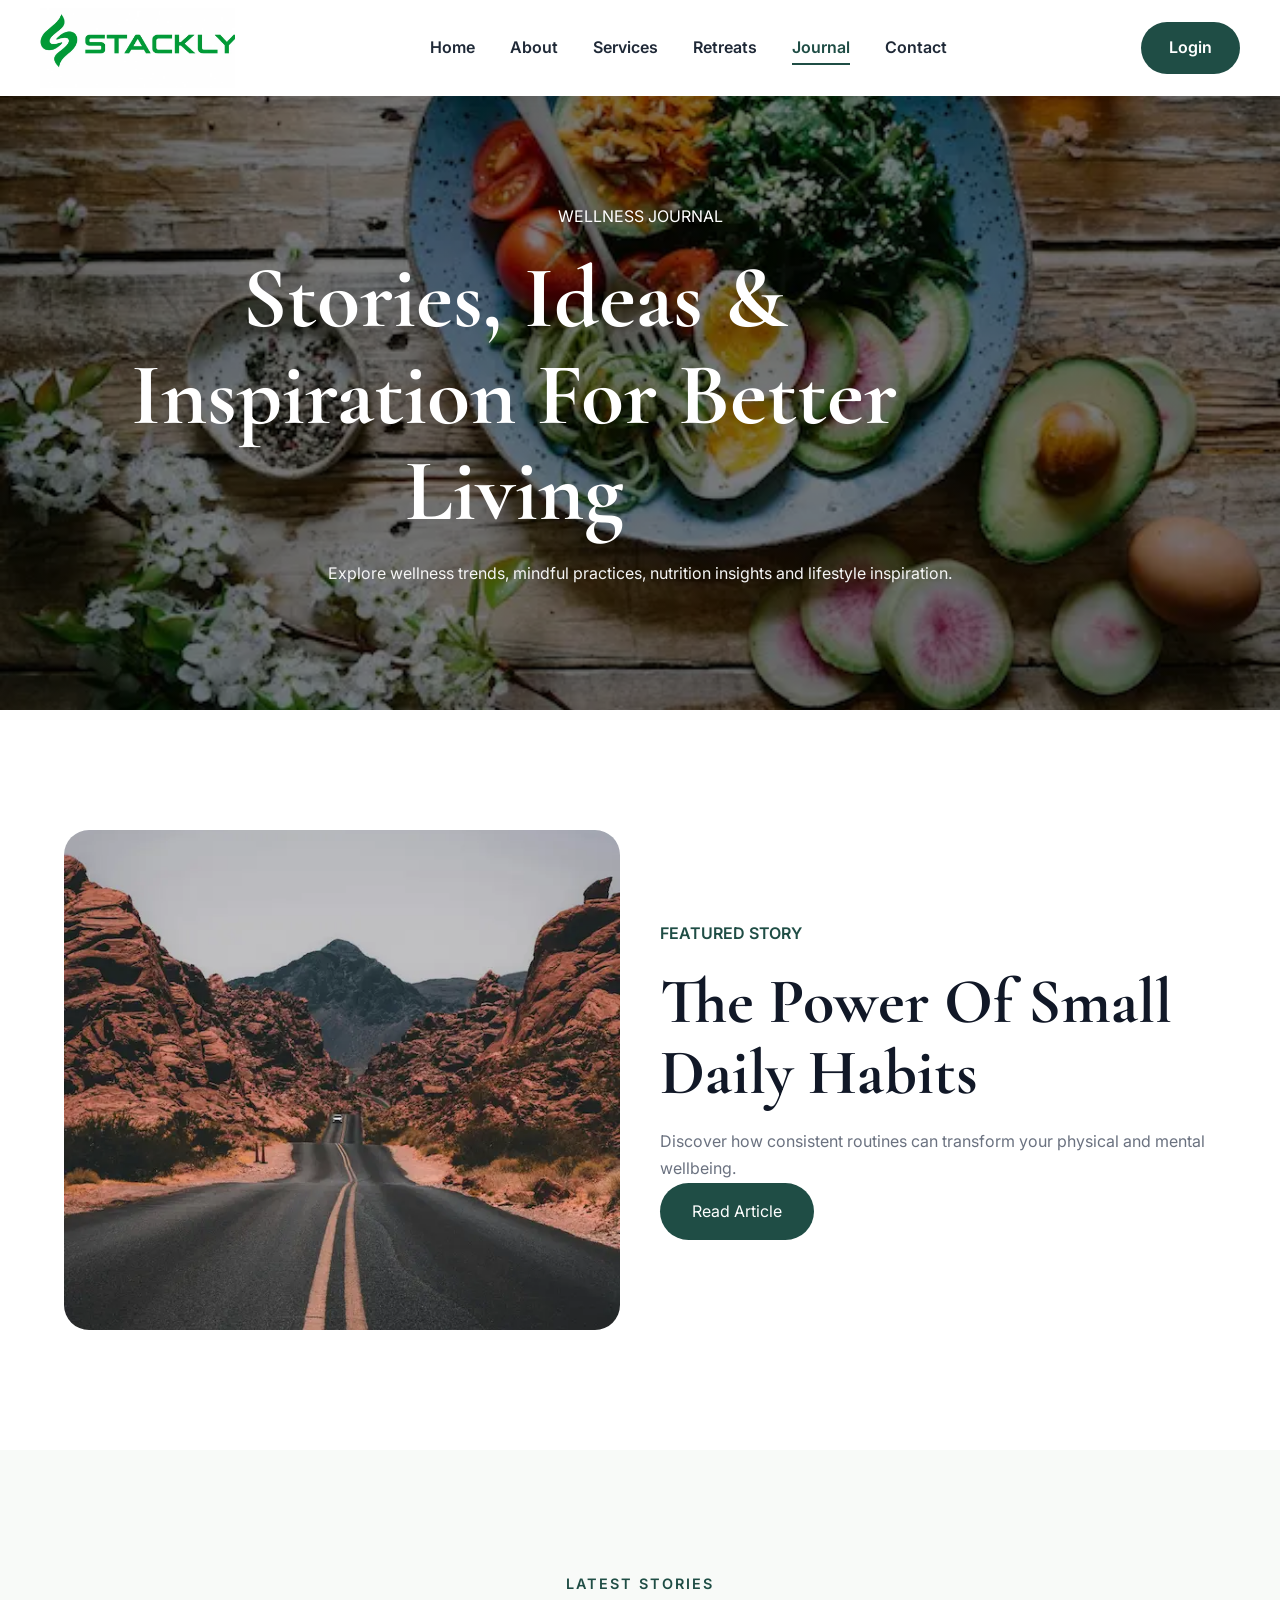
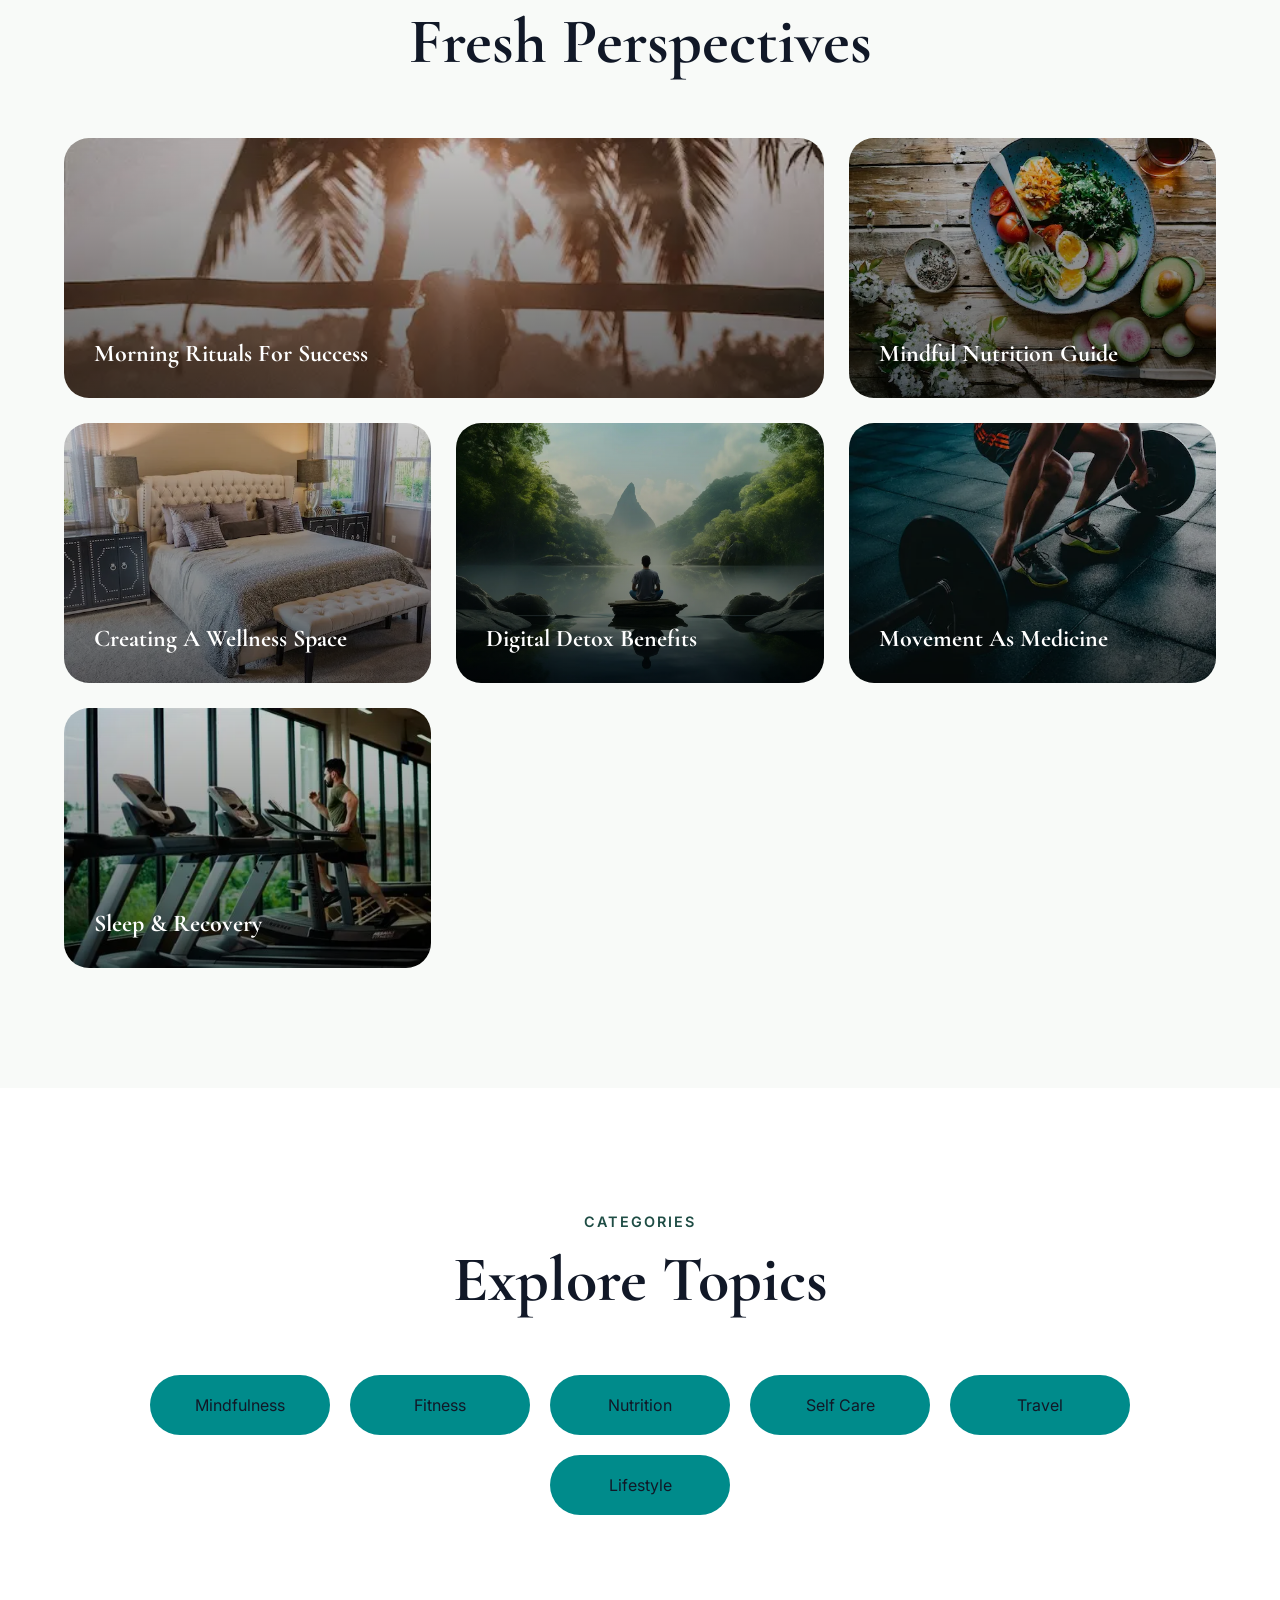
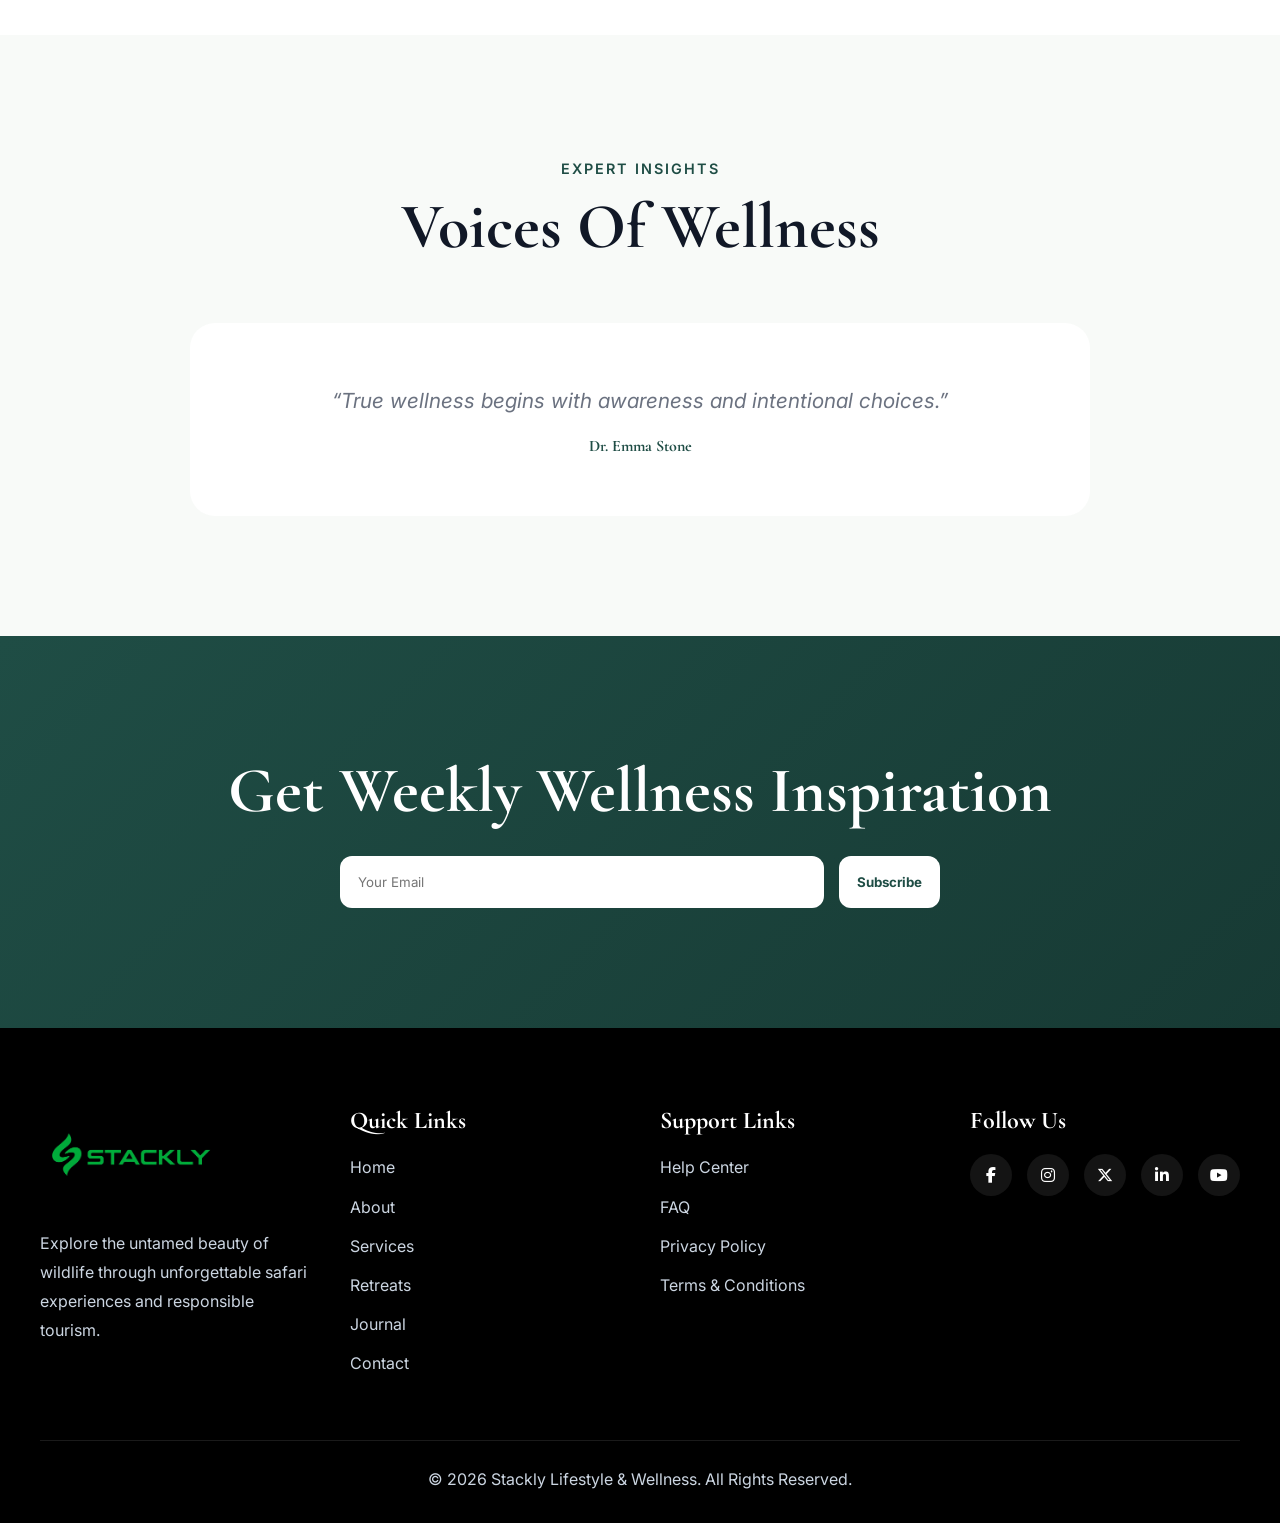
==== journal.html @ d0791c45 "first commit" ====
<!DOCTYPE html>
<html lang="en">

<head>

    <meta charset="UTF-8">

    <meta name="viewport"
          content="width=device-width, initial-scale=1.0">

    <title>
        Stackly | Lifestyle & Wellness
    </title>

    <!-- CSS -->

    <link rel="stylesheet"
          href="css/global.css">

    <link rel="stylesheet"
          href="css/journal.css">

   <link rel="stylesheet"
href="https://cdnjs.cloudflare.com/ajax/libs/font-awesome/6.5.2/css/all.min.css">

    <!-- Google Fonts -->

    <link href="https://fonts.googleapis.com/css2?family=Inter:wght@300;400;500;600;700&family=Cormorant+Garamond:wght@400;500;600;700&display=swap"
          rel="stylesheet">

</head>

<body>

    <!-- =========================
         PREMIUM LOADER
    ========================= -->

    <div id="loader">

        <div class="loader-wrapper">

            <h1 class="loader-logo">
                STACKLY
            </h1>

            <div class="loader-line">
                <span></span>
            </div>

            <p class="loader-text">
                Curating Wellness Experiences
            </p>

        </div>

    </div>

    <!-- =========================
         HEADER
    ========================= -->

    <header class="header"
            id="header">

        <div class="container header-container">
              <a href="index.html" class="logo">

    <img
        src="images/green-logo.webp"
        alt="Stackly Logo"
        class="logo-image"
    >

</a>
            <nav class="navbar"
                 id="navbar">

                <ul class="nav-links">

                    <li>
                        <a href="index.html"
                           >
                            Home
                        </a>
                    </li>

                    <li>
                        <a href="profile.html">
                            About
                        </a>
                    </li>

                    <li>
                        <a href="services.html">
                            Services
                        </a>
                    </li>

                    <li>
                        <a href="retreats.html">
                            Retreats
                        </a>
                    </li>

                    <li>
                        <a href="journal.html" class="active">
                            Journal
                        </a>
                    </li>

                    <li>
                        <a href="contact.html">
                            Contact
                        </a>
                    </li>

                    <li class="mobile-login">
                        <a href="login.html">
                            Login
                        </a>
                    </li>

                </ul>

            </nav>

            <div class="header-right">

                <a href="login.html"
                   class="login-btn">

                    Login

                </a>

                <button class="hamburger"
                        id="hamburger">

                    <span></span>
                    <span></span>
                    <span></span>

                </button>

            </div>

        </div>

    </header>

    <main>

    <!-- Editorial Hero -->

    <section class="journal-hero">

        <div class="container">

            <span>WELLNESS JOURNAL</span>

            <h1>
                Stories, Ideas &
                Inspiration For Better Living
            </h1>

            <p>
                Explore wellness trends, mindful practices,
                nutrition insights and lifestyle inspiration.
            </p>

        </div>

    </section>

    <!-- Featured Article -->

    <section class="featured-article reveal">

        <div class="container">

            <div class="featured-grid">

                <div class="featured-image">

                    <img src="images/futureimg.webp"
                    alt="Featured Story">

                </div>

                <div class="featured-content">

                    <span>FEATURED STORY</span>

                    <h2>
                        The Power Of Small Daily Habits
                    </h2>

                    <p>
                        Discover how consistent routines
                        can transform your physical and
                        mental wellbeing.
                    </p>

                    <a href="404.html"
                       class="btn-primary">

                        Read Article

                    </a>

                </div>

            </div>

        </div>

    </section>

    <!-- Journal Grid -->

    <section class="journal-grid-section reveal">

        <div class="section-header">

            <span>LATEST STORIES</span>

            <h2>Fresh Perspectives</h2>

        </div>

        <div class="journal-grid">

            <article class="journal-card">
                <h3>Morning Rituals For Success</h3>
            </article>

            <article class="journal-card">
                <h3>Mindful Nutrition Guide</h3>
            </article>

            <article class="journal-card">
                <h3>Creating A Wellness Space</h3>
            </article>

            <article class="journal-card">
                <h3>Digital Detox Benefits</h3>
            </article>

            <article class="journal-card">
                <h3>Movement As Medicine</h3>
            </article>

            <article class="journal-card">
                <h3>Sleep & Recovery</h3>
            </article>

        </div>

    </section>

    <!-- Categories -->

    <section class="categories reveal">

        <div class="section-header">

            <span>CATEGORIES</span>

            <h2>Explore Topics</h2>

        </div>

        <div class="category-list">

            <div class="category">Mindfulness</div>
            <div class="category">Fitness</div>
            <div class="category">Nutrition</div>
            <div class="category">Self Care</div>
            <div class="category">Travel</div>
            <div class="category">Lifestyle</div>

        </div>

    </section>

    <!-- Expert Insights -->

    <section class="insights reveal">

        <div class="section-header">

            <span>EXPERT INSIGHTS</span>

            <h2>Voices Of Wellness</h2>

        </div>

        <div class="insight-slider">

            <div class="insight-slide active">

                <p>
                    “True wellness begins with awareness
                    and intentional choices.”
                </p>

                <h4>Dr. Emma Stone</h4>

            </div>

            <div class="insight-slide">

                <p>
                    “Small improvements every day create
                    lasting transformation.”
                </p>

                <h4>James Carter</h4>

            </div>

        </div>

    </section>

    <!-- CTA -->

    <section class="journal-cta">

        <div class="container">

            <h2>
                Get Weekly Wellness Inspiration
            </h2>

            <form class="journal-form">

                <input
                    type="email"
                    placeholder="Your Email">

                <button type="submit">

                    Subscribe

                </button>

            </form>

        </div>

    </section>

</main>


    <!-- ==================================
         FOOTER
    =================================== -->

    
<footer class="footer">

    <div class="container">

        <div class="footer-grid">

            <!-- Column 1 -->

            <!-- Column 1 -->
<div class="footer-column">

    <a href="index.html" class="footer-logo">
        <img src="images/blck-green-logo.webp" alt="Stackly Logo">
    </a>

                <p>
                    Explore the untamed beauty of wildlife through
                    unforgettable safari experiences and responsible tourism.
                </p>

            </div>

            <!-- Column 2 -->

            <div class="footer-column">

                <h3>
                    Quick Links
                </h3>

                <ul>

                    <li><a href="index.html">Home</a></li>

                    <li><a href="profile.html">About</a></li>
                     <li><a href="services.html">Services</a></li>
                    <li><a href="retreats.html">Retreats</a></li>

                    <li><a href="journal.html">Journal</a></li>

                    <li><a href="contact.html">Contact</a></li>

                </ul>

            </div>

            <!-- Column 3 -->

            <div class="footer-column">

               <h3>Support Links</h3>

<ul>

    <li>

        <a href="404.html">

            Help Center

        </a>

    </li>

    <li>

        <a href="404.html">

            FAQ

        </a>

    </li>

    <li>

        <a href="404.html">

            Privacy Policy

        </a>

    </li>

    <li>

        <a href="404.html">

            Terms & Conditions

        </a>

    </li>

</ul>
            </div>

            <!-- Column 4 -->
        <div class="footer-column">

    <h3>Follow Us</h3>

    <div class="social-icons">

        <a href="404.html" aria-label="Facebook">
            <i class="fab fa-facebook-f"></i>
        </a>

        <a href="404.html" aria-label="Instagram">
            <i class="fab fa-instagram"></i>
        </a>

        <a href="404.html" aria-label="Twitter">
            <i class="fab fa-x-twitter"></i>
        </a>

        <a href="404.html" aria-label="LinkedIn">
            <i class="fab fa-linkedin-in"></i>
        </a>

        <a href="404.html" aria-label="YouTube">
            <i class="fab fa-youtube"></i>
        </a>

    </div>

</div>




        </div>

        <div class="footer-bottom">

              <p>
                © 2026 Stackly Lifestyle & Wellness.
                All Rights Reserved.
            </p>

        </div>

    </div>

</footer>


    <!-- JS -->
    <Script src="js/journal.js"></Script>
    <script src="js/script.js"></script>

</body>
</html>
---- css/global.css ----
/* ==========================================
   GOOGLE FONTS
========================================== */
@import url('https://fonts.googleapis.com/css2?family=Inter:wght@300;400;500;600;700&family=Cormorant+Garamond:wght@400;500;600;700&display=swap');

/* ==========================================
   ROOT VARIABLES
========================================== */
:root{
    --primary:#1f4d45;
    --secondary:#d8c3a5;
    --dark:#111827;
    --light:#ffffff;
    --gray:#6b7280;
    --bg:#f8faf8;

    --heading-font:'Cormorant Garamond',serif;
    --body-font:'Inter',sans-serif;

    --transition:all .5s cubic-bezier(0.25,1,0.5,1);

    --shadow:0 10px 30px rgba(0,0,0,.08);

    --radius:16px;
}

/* ==========================================
   RESET
========================================== */
*{
    margin:0;
    padding:0;
    box-sizing:border-box;
}

html{
    scroll-behavior:smooth;
}

body{
    font-family:var(--body-font);
    background:var(--bg);
    color:var(--dark);
    overflow-x:hidden;
    line-height:1.7;
    padding-top:80px;
}

img{
    width:100%;
    display:block;
}

a{
    text-decoration:none;
}

ul{
    list-style:none;
}

button,
input,
textarea{
    border:none;
    outline:none;
    font-family:inherit;
}

section{
    padding:80px 20px;
}

.container{
    width:min(1200px,100%);
    margin:auto;
}

/* ==========================================
   TYPOGRAPHY
========================================== */
h1,h2,h3,h4,h5{
    font-family:var(--heading-font);
    line-height:1.1;
}

h1{
    font-size:clamp(2.5rem,7vw,5.5rem);
}

h2{
    font-size:clamp(2rem,5vw,4rem);
}

h3{
    font-size:1.5rem;
}

p{
    color:var(--gray);
}

.section-header{
    text-align:center;
    margin-bottom:60px;
}

.section-header span{
    color:var(--primary);
    font-size:.9rem;
    font-weight:600;
    letter-spacing:2px;
}

.section-header h2{
    margin-top:10px;
}

/* ==========================================
   LOADER
========================================== */
/* =========================
   PREMIUM LOADER
========================= */

#loader{
    position:fixed;
    inset:0;
    background:#0f172a;
    z-index:99999;

    display:flex;
    align-items:center;
    justify-content:center;

    transition:1s ease;
}

.loader-wrapper{
    text-align:center;
}

.loader-logo{
    color:white;
    font-size:4rem;
    letter-spacing:12px;
    font-weight:700;

    opacity:0;

    animation:logoFade 1.5s ease forwards;
}

.loader-text{
    color:rgba(255,255,255,.7);
    margin-top:20px;
    letter-spacing:3px;
    font-size:.85rem;
}

.loader-line{
    width:220px;
    height:2px;
    background:rgba(255,255,255,.15);
    margin:30px auto;
    overflow:hidden;
}

.loader-line span{
    display:block;
    width:100%;
    height:100%;
    background:white;

    transform:translateX(-100%);

    animation:loaderLine 2s
    cubic-bezier(0.25,1,0.5,1)
    infinite;
}

@keyframes logoFade{

    from{
        opacity:0;
        transform:translateY(30px);
    }

    to{
        opacity:1;
        transform:translateY(0);
    }

}

@keyframes loaderLine{

    from{
        transform:translateX(-100%);
    }

    to{
        transform:translateX(100%);
    }

}

/* ==========================================
   NAVBAR
========================================== */
/* =========================
   HEADER
========================= */
.header{
    position: fixed;
    top: 0;
    left: 0;
    width: 100%;


    z-index: 1000;

    padding: 8px 0;

    background:#ffffff;

    box-shadow: 0 2px 10px rgba(0,0,0,.08);

    transition: all 0.3s ease;
}

.header-container{
    display: flex;
    justify-content: space-between;
    align-items: center;
}

.logo{
    display: flex;
    align-items: center;
    height:80px;
    overflow: hidden;

}
.logo-image{
    display: block;
    height: 110px;   /* Increase logo size */
    width: auto;
    object-fit: contain;
    transition: var(--transition);
    transform: scale(1.15);
}
.logo:hover .logo-image{
    transform: scale(1.05);
}

/*=========================
    NAVBAR LINKS
=========================*/
.nav-links{
    display:flex;
    align-items:center;
    list-style:none;
    gap:35px;
    margin:0;
    padding:0;
}

.nav-links a{
    position:relative;
    color:#1f2937;
    font-weight:600;
    transition:.3s;
}

.nav-links a:hover{
    color:#1f4d45;
}

.nav-links a::after{

    content:"";

    position:absolute;

    left:50%;
    bottom:-8px;

    width:0;
    height:2px;

    background:#1f4d45;

    transform:translateX(-50%);

    transition:.3s;
}

.nav-links a:hover::after{
    width:100%;
}

.nav-links a.active{
    color:#1f4d45;
}

.nav-links a.active::after{
    width:100%;
}

/* ==========================================
   LOGIN BUTTON
========================================== */

.header-right{
    display:flex;
    align-items:center;
    gap:20px;
}

.login-btn{
    background:#1f4d45;
    color:#fff;

    padding:12px 28px;

    border-radius:30px;

    font-weight:600;

    transition:.3s;
}

.login-btn:hover{
    transform:translateY(-3px);
}


.header-right{
    display:flex;
    align-items:center;
    gap:20px;
}
/* ==========================================
   HAMBURGER
========================================== */

.hamburger{
    display:none;
    background:none;
    border:none;
    cursor:pointer;
}

.hamburger span{
    display:block;
    width:28px;
    height:3px;
    background:#111;
    margin:5px 0;
    transition:.3s;
}

.mobile-login{
    display:none;
}


/* ==========================================
   BUTTONS
========================================== */

.btn-primary{
    background:#1f4d45;
    color:#fff;
    padding:15px 32px;
    border-radius:30px;
    display:inline-block;
}

.btn-secondary{
    border:2px solid #1f4d45;
    color:#1f4d45;
    padding:15px 32px;
    border-radius:30px;
    display:inline-block;
}

/* ==========================================
   SCROLL ANIMATION
========================================== */
.reveal{
    opacity:0;
    transform:translateY(80px);
    transition:1s cubic-bezier(0.25,1,0.5,1);
}

.reveal.active{
    opacity:1;
    transform:translateY(0);
}

/* ==========================================
   FOOTER
========================================== */

.footer{
    background:black;
    color:#fff;
    padding:80px 0 30px;
}

.footer-grid{
    display:grid;
    grid-template-columns:repeat(auto-fit,minmax(220px,1fr));
    gap:40px;
}

.footer-logo img{
    width:180px;
    margin-bottom:20px;
}

.footer-column p{
    color:#cbd5e1;
    line-height:1.8;
}

.footer-column h3{
    margin-bottom:20px;
    color:#fff;
}

.footer-column ul{
    list-style:none;
}

.footer-column ul li{
    margin-bottom:12px;
}

.footer-column ul li a{
    color:#cbd5e1;
    transition:.3s;
}

.footer-column ul li a:hover{
    color:#1f4d45;
    padding-left:5px;
}

.social-icons{
    display:flex;
    gap:15px;
    flex-wrap:wrap;
}

.social-icons a{
    width:42px;
    height:42px;

    display:flex;
    align-items:center;
    justify-content:center;

    border-radius:50%;

    background:rgba(255,255,255,.08);

    color:white;

    transition:.3s;
}

.social-icons a:hover{
    background:#1f4d45;
    transform:translateY(-3px);
}

.footer-bottom{
    margin-top:50px;
    padding-top:25px;
    border-top:1px solid rgba(255,255,255,.1);
    text-align:center;
}

.footer-bottom p{
    color:#cbd5e1;
}

@media(max-width:768px){

    .footer{
        text-align:center;
    }

    .social-icons{
        justify-content:center;
    }

    .footer-logo img{
        margin:0 auto 20px;
    }

}
/* ==========================================
   FORMS
========================================== */
input,
textarea{
    width:100%;
    padding:15px;
    border:1px solid #ddd;
    border-radius:10px;
    background:white;
}

textarea{
    resize:none;
    min-height:150px;
}

/* ==========================================
   CARD
========================================== */
.card{
    background:white;
    border-radius:var(--radius);
    overflow:hidden;
    box-shadow:var(--shadow);
}

/* ==========================================
   TABLET
========================================== */
@media(min-width:768px){

    section{
        padding:100px 40px;
    }

    .footer{
        grid-template-columns:repeat(2,1fr);
    }

}

/* ==========================================
   DESKTOP
========================================== */
@media(min-width:1024px){

    .navbar{
        padding:0 5%;
    }

    .desktop-nav{
        display:flex;
        align-items:center;
        gap:35px;
    }

    .hamburger{
        display:none;
    }

    .footer{
        grid-template-columns:2fr 1fr 1fr 1fr;
    }

    section{
        padding:120px 5%;
    }
}


@media(max-width:992px){

    .navbar{
        position:fixed;

        top:80px;
        left:-100%;

        width:280px;
        height:100vh;

        background:#fff;

        transition:.4s;
    }

    .navbar.active{
        left:0;
    }

    .nav-links{
        flex-direction:column;
        align-items:flex-start;
        padding:30px;
        gap:25px;
    }

    .hamburger{
        display:block;
         position:absolute;

        right:20px;
        top:50%;

        transform:translateY(-50%);

        z-index:1001;
    }

    .login-btn{
        display:none;
    }

    .mobile-login{
        display:block;
    }

}
---- css/journal.css ----
/* ==========================================
   JOURNAL HERO
========================================== */

.journal-hero{
    min-height:70vh;

    display:flex;
    align-items:center;
    justify-content:center;

    text-align:center;

    background:
    linear-gradient(
    rgba(0,0,0,.5),
    rgba(0,0,0,.5)),
    url('../images/nutrition.webp');

    background-size:cover;
    background-position:center;

    color:#fff;
}

.journal-hero h1{
    color:#fff;
    margin:20px 0;
    max-width:900px;
}

.journal-hero p{
    max-width:700px;
    margin:auto;
    color:#f5f5f5;
}

/* ==========================================
   FEATURED ARTICLE
========================================== */

.featured-article{
    background:#fff;
}

.featured-grid{
    display:grid;
    gap:40px;
    align-items:center;
}

.featured-image{
    overflow:hidden;
    border-radius:25px;
}

.featured-image img{
    width:100%;
    height:500px;

    object-fit:cover;

    transition:.8s ease;
}

.featured-image:hover img{
    transform:scale(1.1);
}

.featured-content span{
    color:var(--primary);
    font-weight:600;
}

.featured-content h2{
    margin:20px 0;
}

/* ==========================================
   JOURNAL GRID
========================================== */

.journal-grid-section{
    background:#f8faf8;
}

.journal-grid{
    display:grid;
    gap:25px;
}

.journal-card{
    min-height:260px;

    border-radius:25px;

    display:flex;
    align-items:flex-end;

    padding:30px;

    color:#fff;

    cursor:pointer;

    transition:.5s;
}

.journal-card:nth-child(1){
    background:
    linear-gradient(rgba(0,0,0,.2),rgba(0,0,0,.6)),
    url('../images/morningimg.webp');
    background-size:cover;
}

.journal-card:nth-child(2){
    background:
    linear-gradient(rgba(0,0,0,.2),rgba(0,0,0,.6)),
    url('../images/nutrition.webp');
    background-size:cover;
}

.journal-card:nth-child(3){
    background:
    linear-gradient(rgba(0,0,0,.2),rgba(0,0,0,.6)),
    url('../images/bed.webp');
    background-size:cover;
}

.journal-card:nth-child(4){
    background:
    linear-gradient(rgba(0,0,0,.2),rgba(0,0,0,.6)),
    url('../images/mindfulness.webp');
    background-size:cover;
}

.journal-card:nth-child(5){
    background:
    linear-gradient(rgba(0,0,0,.2),rgba(0,0,0,.6)),
    url('../images/exercise\ \(1\).webp');
    background-size:cover;
}

.journal-card:nth-child(6){
    background:
    linear-gradient(rgba(0,0,0,.2),rgba(0,0,0,.6)),
    url('../images/fittness\ \(1\).webp');
    background-size:cover;
}

.journal-card:hover{
    transform:rotate(-2deg) scale(1.03);
}

/* ==========================================
   CATEGORIES
========================================== */

.categories{
    background:#fff;
}

.category-list{
    display:flex;
    flex-wrap:wrap;
    gap:20px;
    justify-content:center;
}
.category{
    width:180px;
    height:60px;

    display:flex;
    align-items:center;
    justify-content:center;

    border-radius:40px;

    background:darkcyan;

    cursor:pointer;

    transition:.4s;
}
@media(max-width:768px){

    .category{
        width:140px;
        height:55px;
    }

}

.category:hover{
    background:var(--primary);
    color:#fff;

    transform:translateY(-5px);
}

/* ==========================================
   INSIGHTS
========================================== */

.insights{
    background:#f8faf8;
}

.insight-slider{
    max-width:900px;
    margin:auto;
}

.insight-slide{
    display:none;

    text-align:center;

    background:#fff;

    padding:60px 40px;

    border-radius:25px;
}

.insight-slide.active{
    display:block;
}

.insight-slide p{
    font-size:1.3rem;
    font-style:italic;
    margin-bottom:20px;
}

.insight-slide h4{
    color:var(--primary);
}

/* ==========================================
   CTA
========================================== */

.journal-cta{
    background:
    linear-gradient(
    135deg,
    #1f4d45,
    #173a34);

    color:#fff;

    text-align:center;

    padding:120px 20px;
}

.journal-cta h2{
    color:#fff;
    margin-bottom:30px;
}

.journal-form{
    max-width:600px;
    margin:auto;

    display:flex;
    flex-direction:column;
    gap:15px;
}

.journal-form input{
    padding:18px;

    border:none;

    border-radius:12px;
}

.journal-form button{
    padding:18px;

    border:none;

    border-radius:12px;

    background:#fff;

    color:var(--primary);

    font-weight:700;

    cursor:pointer;

    transition:.4s;
}

.journal-form button:hover{
    transform:translateY(-4px);
}

/* ==========================================
   TABLET
========================================== */

@media(min-width:768px){

    .featured-grid{
        grid-template-columns:1fr 1fr;
    }

    .journal-grid{
        grid-template-columns:
        repeat(2,1fr);
    }

    .journal-form{
        flex-direction:row;
    }

    .journal-form input{
        flex:1;
    }

}

/* ==========================================
   DESKTOP
========================================== */

@media(min-width:1024px){

    .journal-grid{
        grid-template-columns:
        repeat(3,1fr);
    }

    .journal-card:nth-child(1){
        grid-column:span 2;
    }

}
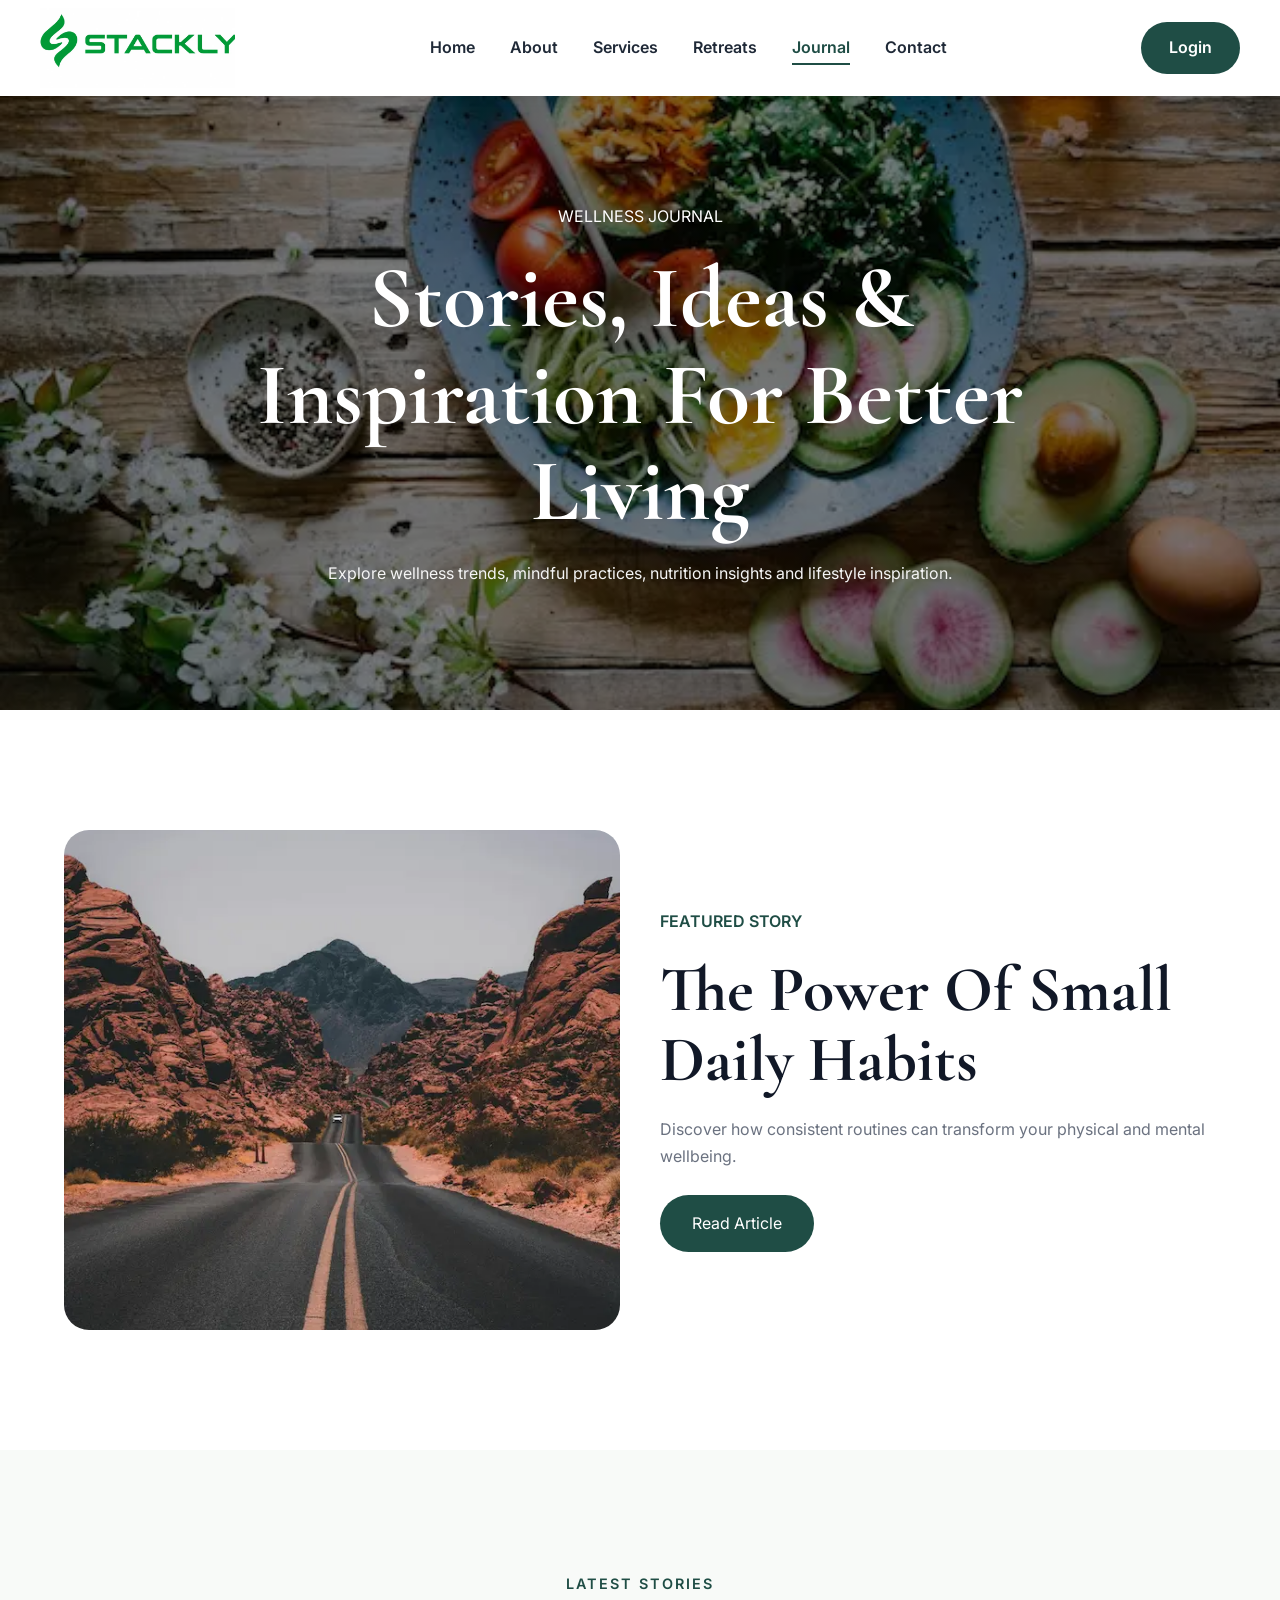
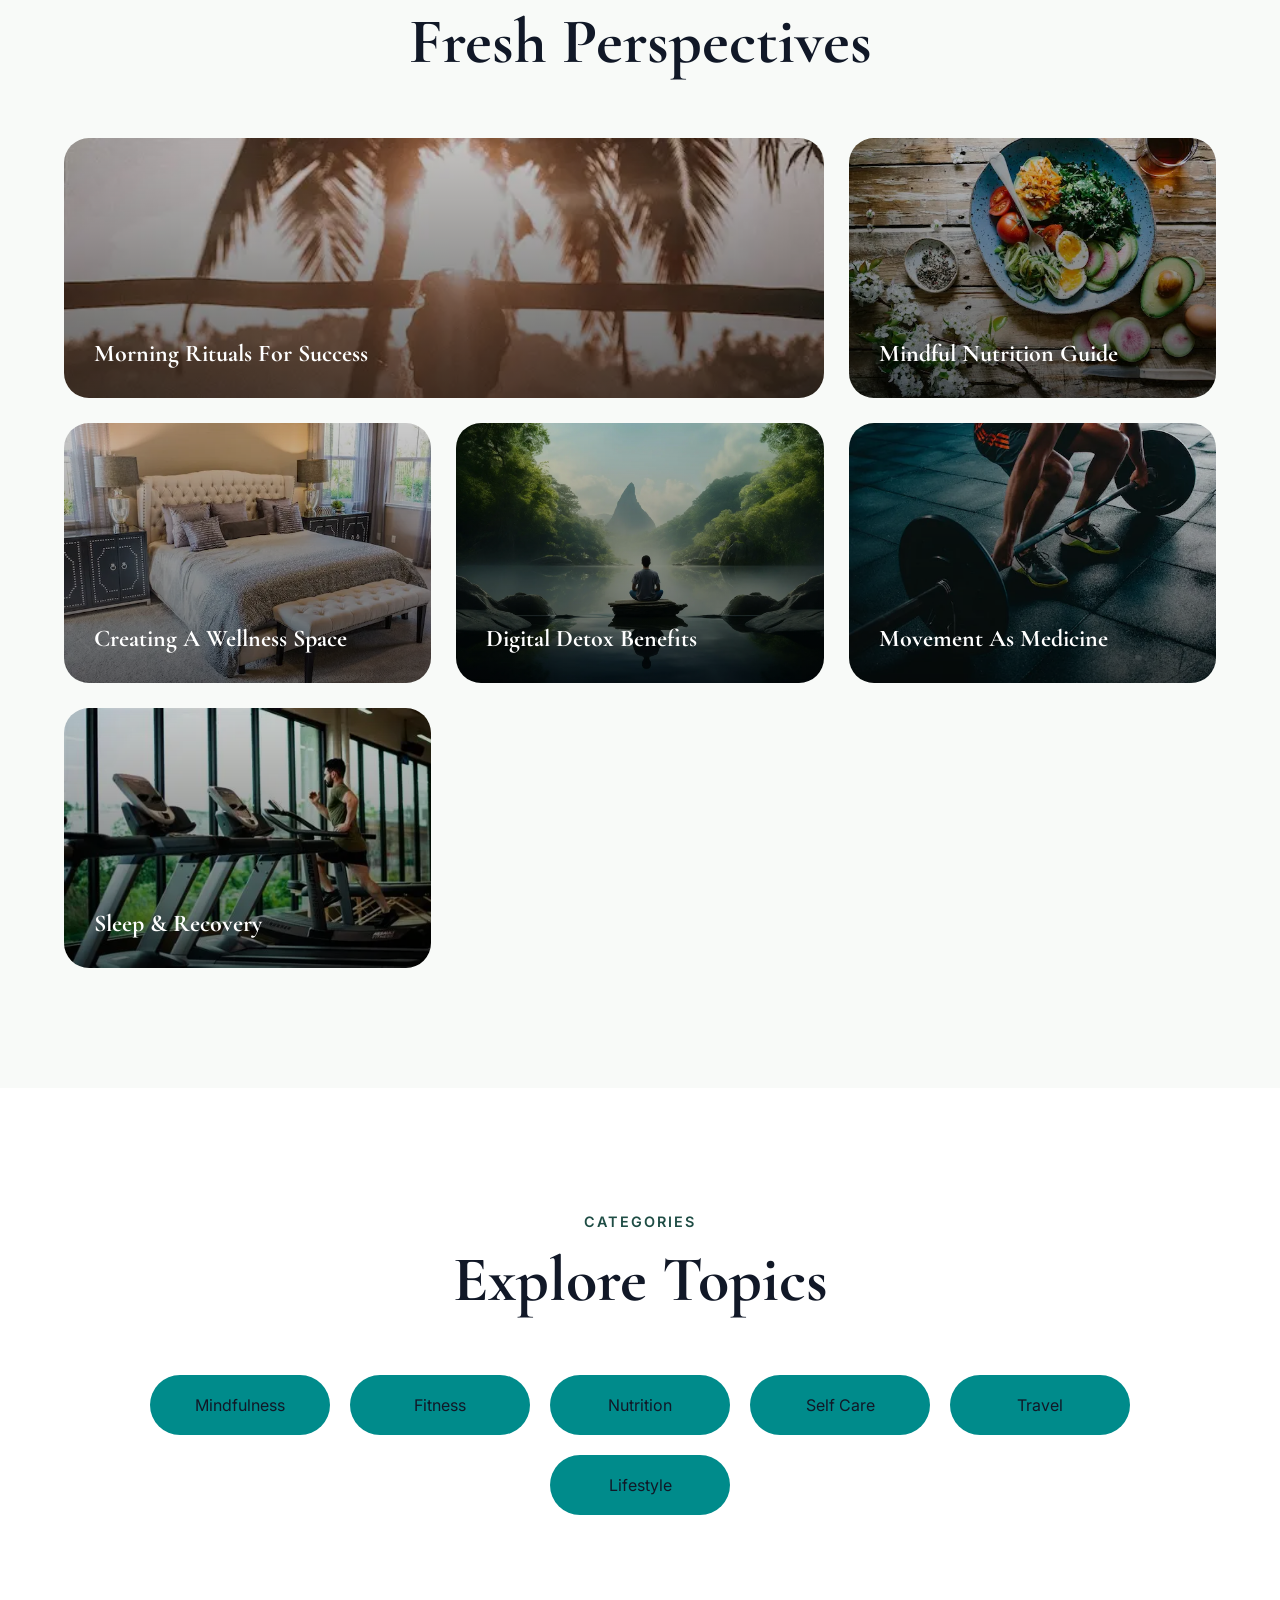
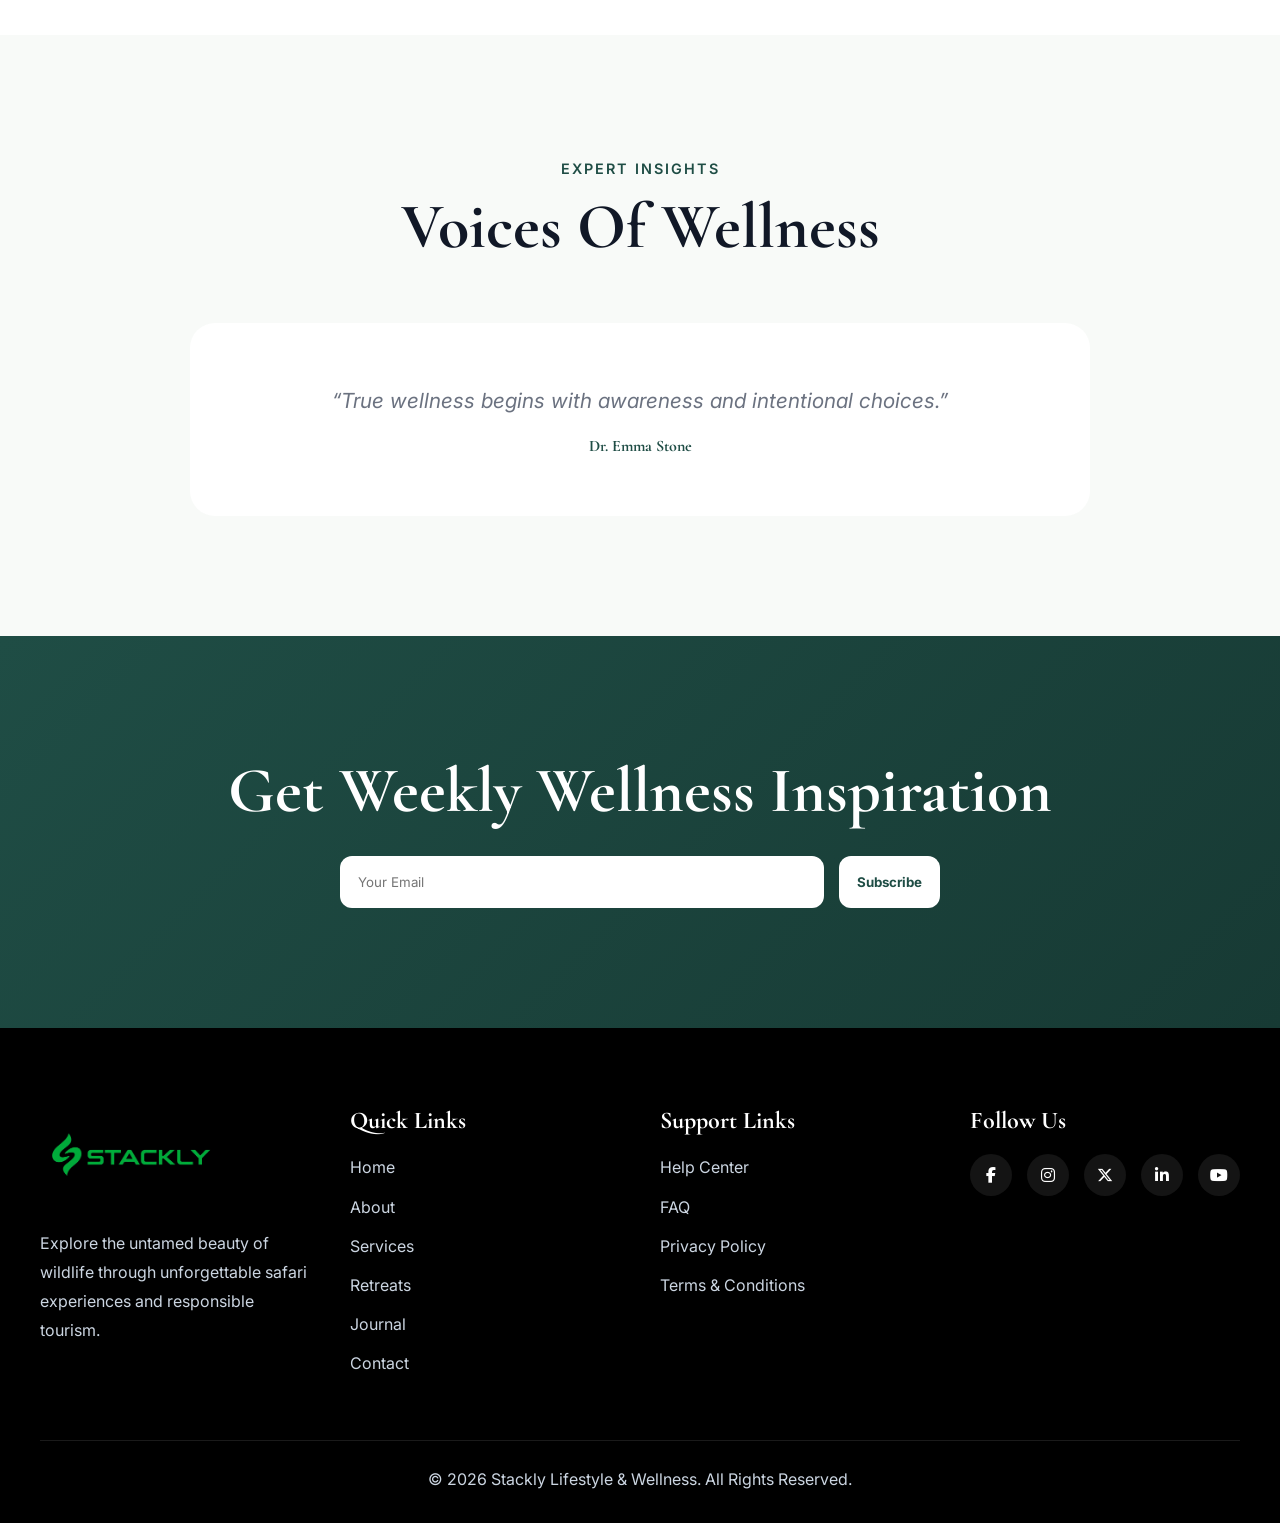
==== commit 439cf72c: "first commit" ====
--- a/journal.html
+++ b/journal.html
@@ -171,7 +171,7 @@
 
         </div>
 
-    </section>
+    </section>  
 
     <!-- Featured Article -->
 
@@ -334,19 +334,24 @@
                 Get Weekly Wellness Inspiration
             </h2>
 
-            <form class="journal-form">
-
-                <input
-                    type="email"
-                    placeholder="Your Email">
-
-                <button type="submit">
-
-                    Subscribe
-
-                </button>
-
-            </form>
+           <form class="journal-form">
+
+    <input
+        type="email"
+        id="newsletterEmail"
+        placeholder="Your Email">
+
+
+    <button type="submit">
+
+        Subscribe
+
+    </button>
+
+</form>
+
+    <small class="error"
+           id="newsletterError"></small>
 
         </div>
 
--- a/css/global.css
+++ b/css/global.css
@@ -138,6 +138,8 @@
 
 .loader-wrapper{
     text-align:center;
+
+    width:100%;
 }
 
 .loader-logo{
@@ -149,6 +151,9 @@
     opacity:0;
 
     animation:logoFade 1.5s ease forwards;
+      text-align:center;
+ 
+    width:100%;
 }
 
 .loader-text{
@@ -201,6 +206,18 @@
 
     to{
         transform:translateX(100%);
+    }
+
+}
+
+@media(max-width:768px){
+
+    .loader-logo{
+
+        font-size:2.5rem;
+
+        letter-spacing:8px;
+
     }
 
 }
@@ -254,6 +271,27 @@
     transform: scale(1.05);
 }
 
+
+@media(max-width:768px){
+
+    .logo{
+
+        width:140px;
+
+        overflow:hidden;
+           margin-left:15px;
+    }
+
+    .logo img{
+
+        width:100%;
+
+        height:auto;
+
+        object-fit:contain;
+    }
+
+}
 /*=========================
     NAVBAR LINKS
 =========================*/
--- a/css/journal.css
+++ b/css/journal.css
@@ -35,6 +35,17 @@
     color:#f5f5f5;
 }
 
+.journal-hero .container{
+
+    display:flex;
+    flex-direction:column;
+
+    align-items:center;
+    justify-content:center;
+
+    text-align:center;
+}
+
 /* ==========================================
    FEATURED ARTICLE
 ========================================== */
@@ -76,6 +87,14 @@
     margin:20px 0;
 }
 
+.featured-content .btn-primary{
+
+    margin-top:25px;
+
+    display:inline-block;
+
+}
+
 /* ==========================================
    JOURNAL GRID
 ========================================== */
